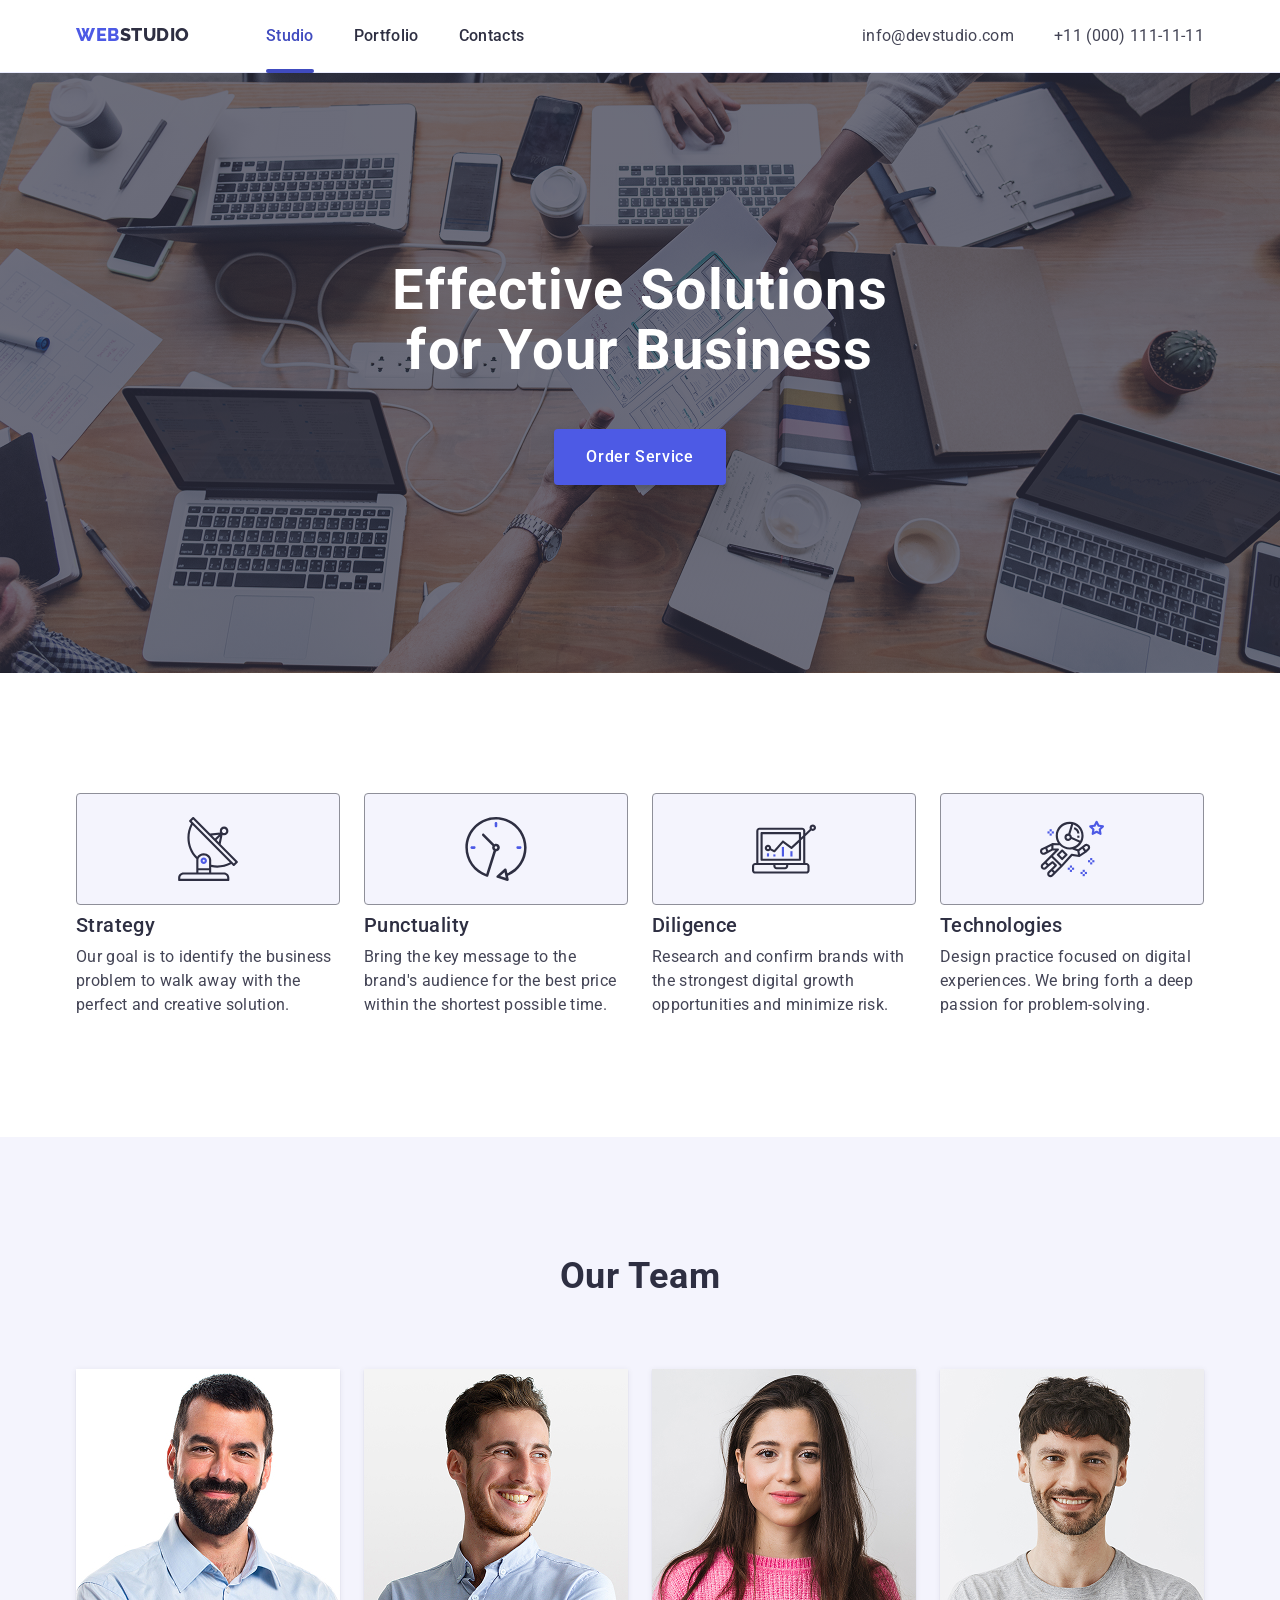
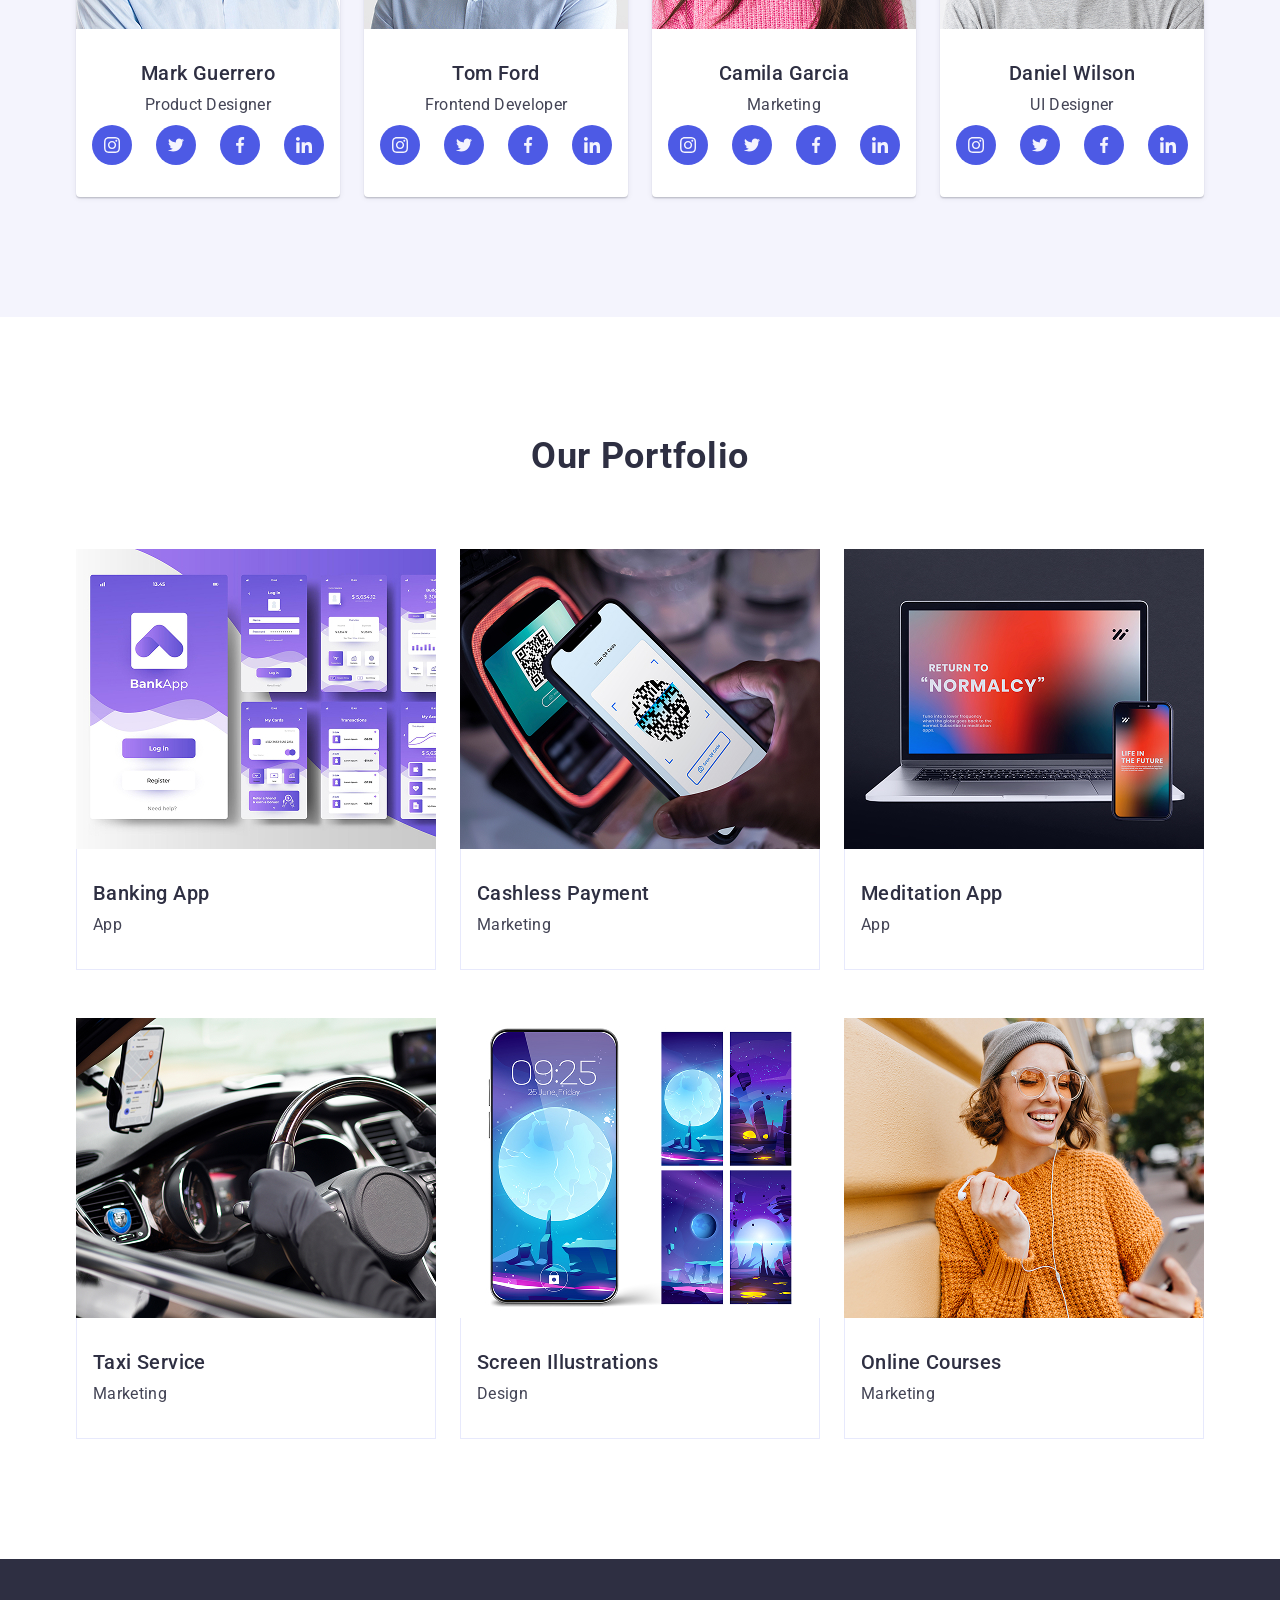
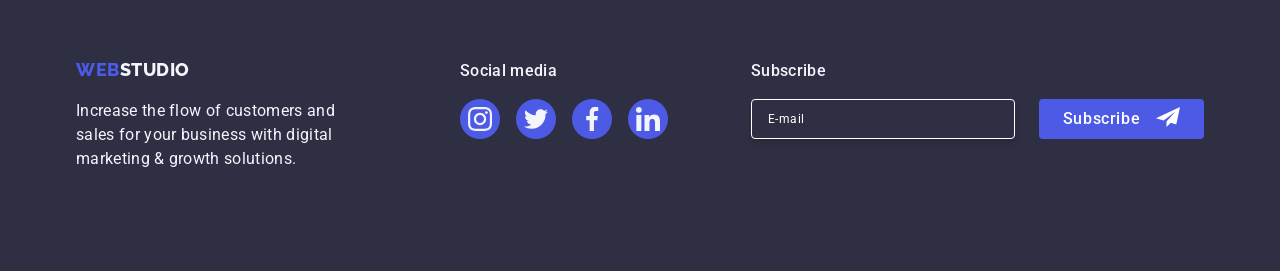
==== index.html @ 47bd91bd "Initial commit" ====
<!doctype html>
<html lang="en">
  <head>
    <meta charset="UTF-8" />
    <meta name="viewport" content="width=device-width, initial-scale=1.0" />
    <title>WebStudio</title>

    <link rel="preconnect" href="https://fonts.googleapis.com" />
    <link rel="preconnect" href="https://fonts.gstatic.com" crossorigin />
    <link
      href="https://fonts.googleapis.com/css2?family=Raleway:wght@700;800&family=Roboto:wght@400;500;700&display=swap"
      rel="stylesheet"
    />
    <link
      rel="stylesheet"
      href="https://cdnjs.cloudflare.com/ajax/libs/modern-normalize/3.0.1/modern-normalize.min.css"
      crossorigin="anonymous"
      referrerpolicy="no-referrer"
    />
    <link rel="stylesheet" href="./css/styles.css" />
  </head>

  <body>
    <header class="header">
      <div class="container">
        <a href="./index.html" class="logo">
          <span class="logo-web">Web</span
          ><span class="logo-studio">Studio</span>
        </a>

        <nav class="nav">
          <ul class="nav-list">
            <li><a class="nav-link current" href="#">Studio</a></li>
            <li><a class="nav-link" href="#">Portfolio</a></li>
            <li><a class="nav-link" href="#">Contacts</a></li>
          </ul>
        </nav>

        <address class="contacts-block">
          <ul class="contact-list">
            <li>
              <a class="contact-link" href="mailto:info@devstudio.com"
                >info@devstudio.com</a
              >
            </li>
            <li>
              <a class="contact-link" href="tel:+110001111111"
                >+11 (000) 111-11-11</a
              >
            </li>
          </ul>
        </address>
      </div>
    </header>

    <main>
      <section class="hero">
        <div class="container">
          <h1 class="hero-title">Effective Solutions for Your Business</h1>
          <button type="button" class="hero-button" data-modal-open>
            Order Service
          </button>
        </div>
      </section>

      <section class="features section">
        <div class="container">
          <h2 class="visually-hidden">Our Features</h2>

          <ul class="features-list">
            <li class="features-item">
              <div class="features-icon-box">
                <svg class="features-icon" width="64" height="64">
                  <use href="./images/icons.svg#icon-antenna-1"></use>
                </svg>
              </div>
              <h3 class="features-subtitle">Strategy</h3>
              <p class="features-text">
                Our goal is to identify the business problem to walk away with
                the perfect and creative solution.
              </p>
            </li>

            <li class="features-item">
              <div class="features-icon-box">
                <svg class="features-icon" width="64" height="64">
                  <use href="./images/icons.svg#icon-clock1"></use>
                </svg>
              </div>
              <h3 class="features-subtitle">Punctuality</h3>
              <p class="features-text">
                Bring the key message to the brand's audience for the best price
                within the shortest possible time.
              </p>
            </li>

            <li class="features-item">
              <div class="features-icon-box">
                <svg class="features-icon" width="64" height="64">
                  <use href="./images/icons.svg#icon-diagram-1-1"></use>
                </svg>
              </div>
              <h3 class="features-subtitle">Diligence</h3>
              <p class="features-text">
                Research and confirm brands with the strongest digital growth
                opportunities and minimize risk.
              </p>
            </li>

            <li class="features-item">
              <div class="features-icon-box">
                <svg class="features-icon" width="64" height="64">
                  <use href="./images/icons.svg#icon-astronaut-1"></use>
                </svg>
              </div>
              <h3 class="features-subtitle">Technologies</h3>
              <p class="features-text">
                Design practice focused on digital experiences. We bring forth a
                deep passion for problem-solving.
              </p>
            </li>
          </ul>
        </div>
      </section>

      <section class="team section">
        <div class="container">
          <h2 class="section-title">Our Team</h2>

          <ul class="team-list">
            <li class="team-item">
              <img src="./images/img.jpg" alt="Mark Guerrero" width="264" />
              <div class="team-content">
                <h3 class="team-name">Mark Guerrero</h3>
                <p class="team-position">Product Designer</p>
                <ul class="team-social-list">
                  <li>
                    <a class="team-social-link" href="#" aria-label="Instagram">
                      <svg width="16" height="16">
                        <use href="./images/icons.svg#icon-instagram-1"></use>
                      </svg>
                    </a>
                  </li>
                  <li>
                    <a class="team-social-link" href="#" aria-label="Twitter">
                      <svg width="16" height="16">
                        <use href="./images/icons.svg#icon-twitter-1"></use>
                      </svg>
                    </a>
                  </li>
                  <li>
                    <a class="team-social-link" href="#" aria-label="Facebook">
                      <svg width="16" height="16">
                        <use href="./images/icons.svg#icon-facebook-1"></use>
                      </svg>
                    </a>
                  </li>
                  <li>
                    <a class="team-social-link" href="#" aria-label="LinkedIn">
                      <svg width="16" height="16">
                        <use href="./images/icons.svg#icon-linkedin-1"></use>
                      </svg>
                    </a>
                  </li>
                </ul>
              </div>
            </li>

            <li class="team-item">
              <img src="./images/img1.jpg" alt="Tom Ford" width="264" />
              <div class="team-content">
                <h3 class="team-name">Tom Ford</h3>
                <p class="team-position">Frontend Developer</p>
                <ul class="team-social-list">
                  <li>
                    <a class="team-social-link" href="#" aria-label="Instagram">
                      <svg width="16" height="16">
                        <use href="./images/icons.svg#icon-instagram-1"></use>
                      </svg>
                    </a>
                  </li>
                  <li>
                    <a class="team-social-link" href="#" aria-label="Twitter">
                      <svg width="16" height="16">
                        <use href="./images/icons.svg#icon-twitter-1"></use>
                      </svg>
                    </a>
                  </li>
                  <li>
                    <a class="team-social-link" href="#" aria-label="Facebook">
                      <svg width="16" height="16">
                        <use href="./images/icons.svg#icon-facebook-1"></use>
                      </svg>
                    </a>
                  </li>
                  <li>
                    <a class="team-social-link" href="#" aria-label="LinkedIn">
                      <svg width="16" height="16">
                        <use href="./images/icons.svg#icon-linkedin-1"></use>
                      </svg>
                    </a>
                  </li>
                </ul>
              </div>
            </li>

            <li class="team-item">
              <img src="./images/img2.jpg" alt="Camila Garcia" width="264" />
              <div class="team-content">
                <h3 class="team-name">Camila Garcia</h3>
                <p class="team-position">Marketing</p>
                <ul class="team-social-list">
                  <li>
                    <a class="team-social-link" href="#" aria-label="Instagram">
                      <svg width="16" height="16">
                        <use href="./images/icons.svg#icon-instagram-1"></use>
                      </svg>
                    </a>
                  </li>
                  <li>
                    <a class="team-social-link" href="#" aria-label="Twitter">
                      <svg width="16" height="16">
                        <use href="./images/icons.svg#icon-twitter-1"></use>
                      </svg>
                    </a>
                  </li>
                  <li>
                    <a class="team-social-link" href="#" aria-label="Facebook">
                      <svg width="16" height="16">
                        <use href="./images/icons.svg#icon-facebook-1"></use>
                      </svg>
                    </a>
                  </li>
                  <li>
                    <a class="team-social-link" href="#" aria-label="LinkedIn">
                      <svg width="16" height="16">
                        <use href="./images/icons.svg#icon-linkedin-1"></use>
                      </svg>
                    </a>
                  </li>
                </ul>
              </div>
            </li>

            <li class="team-item">
              <img src="./images/img3.jpg" alt="Daniel Wilson" width="264" />
              <div class="team-content">
                <h3 class="team-name">Daniel Wilson</h3>
                <p class="team-position">UI Designer</p>
                <ul class="team-social-list">
                  <li>
                    <a class="team-social-link" href="#" aria-label="Instagram">
                      <svg width="16" height="16">
                        <use href="./images/icons.svg#icon-instagram-1"></use>
                      </svg>
                    </a>
                  </li>
                  <li>
                    <a class="team-social-link" href="#" aria-label="Twitter">
                      <svg width="16" height="16">
                        <use href="./images/icons.svg#icon-twitter-1"></use>
                      </svg>
                    </a>
                  </li>
                  <li>
                    <a class="team-social-link" href="#" aria-label="Facebook">
                      <svg width="16" height="16">
                        <use href="./images/icons.svg#icon-facebook-1"></use>
                      </svg>
                    </a>
                  </li>
                  <li>
                    <a class="team-social-link" href="#" aria-label="LinkedIn">
                      <svg width="16" height="16">
                        <use href="./images/icons.svg#icon-linkedin-1"></use>
                      </svg>
                    </a>
                  </li>
                </ul>
              </div>
            </li>
          </ul>
        </div>
      </section>

      <section class="portfolio section">
        <div class="container">
          <h2 class="section-title">Our Portfolio</h2>

          <ul class="portfolio-list">
            <li class="portfolio-item">
              <div class="portfolio-thumb">
                <img
                  src="./images/imgBankingApp.jpg"
                  alt="Banking App"
                  width="360"
                />
                <div class="portfolio-overlay">
                  <p class="portfolio-overlay-text">
                    14 Stylish and User-Friendly App Design Concepts · Task
                    Manager App · Calorie Tracker App · Exotic Fruit Ecommerce
                    App · Cloud Storage App
                  </p>
                </div>
              </div>
              <div class="portfolio-content">
                <h3 class="portfolio-title">Banking App</h3>
                <p class="portfolio-text">App</p>
              </div>
            </li>

            <li class="portfolio-item">
              <div class="portfolio-thumb">
                <img
                  src="./images/imgCashlessPayment.jpg"
                  alt="Cashless Payment"
                  width="360"
                />
                <div class="portfolio-overlay">
                  <p class="portfolio-overlay-text">
                    14 Stylish and User-Friendly App Design Concepts · Task
                    Manager App · Calorie Tracker App · Exotic Fruit Ecommerce
                    App · Cloud Storage App
                  </p>
                </div>
              </div>
              <div class="portfolio-content">
                <h3 class="portfolio-title">Cashless Payment</h3>
                <p class="portfolio-text">Marketing</p>
              </div>
            </li>

            <li class="portfolio-item">
              <div class="portfolio-thumb">
                <img
                  src="./images/imgMeditationApp.jpg"
                  alt="Meditation App"
                  width="360"
                />
                <div class="portfolio-overlay">
                  <p class="portfolio-overlay-text">
                    14 Stylish and User-Friendly App Design Concepts · Task
                    Manager App · Calorie Tracker App · Exotic Fruit Ecommerce
                    App · Cloud Storage App
                  </p>
                </div>
              </div>
              <div class="portfolio-content">
                <h3 class="portfolio-title">Meditation App</h3>
                <p class="portfolio-text">App</p>
              </div>
            </li>

            <li class="portfolio-item">
              <div class="portfolio-thumb">
                <img
                  src="./images/imgTaxiService.jpg"
                  alt="Taxi Service"
                  width="360"
                />
                <div class="portfolio-overlay">
                  <p class="portfolio-overlay-text">
                    14 Stylish and User-Friendly App Design Concepts · Task
                    Manager App · Calorie Tracker App · Exotic Fruit Ecommerce
                    App · Cloud Storage App
                  </p>
                </div>
              </div>
              <div class="portfolio-content">
                <h3 class="portfolio-title">Taxi Service</h3>
                <p class="portfolio-text">Marketing</p>
              </div>
            </li>

            <li class="portfolio-item">
              <div class="portfolio-thumb">
                <img
                  src="./images/imgScreenIllustrations.jpg"
                  alt="Screen Illustrations"
                  width="360"
                />
                <div class="portfolio-overlay">
                  <p class="portfolio-overlay-text">
                    14 Stylish and User-Friendly App Design Concepts · Task
                    Manager App · Calorie Tracker App · Exotic Fruit Ecommerce
                    App · Cloud Storage App
                  </p>
                </div>
              </div>
              <div class="portfolio-content">
                <h3 class="portfolio-title">Screen Illustrations</h3>
                <p class="portfolio-text">Design</p>
              </div>
            </li>

            <li class="portfolio-item">
              <div class="portfolio-thumb">
                <img
                  src="./images/imgOnlineCourses.jpg"
                  alt="Online Courses"
                  width="360"
                />
                <div class="portfolio-overlay">
                  <p class="portfolio-overlay-text">
                    14 Stylish and User-Friendly App Design Concepts · Task
                    Manager App · Calorie Tracker App · Exotic Fruit Ecommerce
                    App · Cloud Storage App
                  </p>
                </div>
              </div>
              <div class="portfolio-content">
                <h3 class="portfolio-title">Online Courses</h3>
                <p class="portfolio-text">Marketing</p>
              </div>
            </li>
          </ul>
        </div>
      </section>
    </main>

    <footer class="footer">
      <div class="container">
        <div class="footer-wrapper">
          <div class="footer-info">
            <a href="./index.html" class="logo">
              <span class="logo-web">Web</span
              ><span class="footer-studio">Studio</span>
            </a>
            <p class="footer-text">
              Increase the flow of customers and sales for your business with
              digital marketing & growth solutions.
            </p>
          </div>

          <div class="footer-social">
            <p class="footer-social-title">Social media</p>
            <ul class="footer-social-list">
              <li>
                <a class="footer-social-link" href="#" aria-label="Instagram">
                  <svg width="24" height="24">
                    <use href="./images/icons.svg#icon-instagram-1"></use>
                  </svg>
                </a>
              </li>
              <li>
                <a class="footer-social-link" href="#" aria-label="Twitter">
                  <svg width="24" height="24">
                    <use href="./images/icons.svg#icon-twitter-1"></use>
                  </svg>
                </a>
              </li>
              <li>
                <a class="footer-social-link" href="#" aria-label="Facebook">
                  <svg width="24" height="24">
                    <use href="./images/icons.svg#icon-facebook-1"></use>
                  </svg>
                </a>
              </li>
              <li>
                <a class="footer-social-link" href="#" aria-label="LinkedIn">
                  <svg width="24" height="24">
                    <use href="./images/icons.svg#icon-linkedin-1"></use>
                  </svg>
                </a>
              </li>
            </ul>
          </div>

          <div class="footer-subscribe">
            <p class="footer-social-title">Subscribe</p>
            <form class="footer-subscribe-form">
              <label class="visually-hidden" for="footer-email">Email</label>
              <input
                class="footer-subscribe-input"
                type="email"
                name="footer-email"
                id="footer-email"
                placeholder="E-mail"
              />
              <button class="footer-subscribe-btn" type="submit">
                Subscribe
                <svg class="footer-subscribe-icon" width="24" height="24">
                  <use href="./images/icons.svg#icon-send"></use>
                </svg>
              </button>
            </form>
          </div>
        </div>
      </div>
    </footer>

    <div class="backdrop" data-modal>
      <div class="modal">
        <button
          type="button"
          class="modal-close-btn"
          aria-label="Close modal"
          data-modal-close
        >
          <svg class="modal-close-icon" width="8" height="8">
            <use href="./images/icons.svg#icon-close"></use>
          </svg>
        </button>

        <p class="modal-title">Leave your contacts and we will call you back</p>

        <form class="modal-form">
          <div class="modal-form-field">
            <label class="modal-form-label" for="user-name">Name</label>
            <div class="modal-input-wrap">
              <input
                class="modal-form-input"
                type="text"
                name="user-name"
                id="user-name"
              />
              <svg class="modal-form-icon" width="18" height="24">
                <use href="./images/icons.svg#icon-person"></use>
              </svg>
            </div>
          </div>

          <div class="modal-form-field">
            <label class="modal-form-label" for="user-phone">Phone</label>
            <div class="modal-input-wrap">
              <input
                class="modal-form-input"
                type="tel"
                name="user-phone"
                id="user-phone"
              />
              <svg class="modal-form-icon" width="18" height="24">
                <use href="./images/icons.svg#icon-phone"></use>
              </svg>
            </div>
          </div>

          <div class="modal-form-field">
            <label class="modal-form-label" for="user-email">Email</label>
            <div class="modal-input-wrap">
              <input
                class="modal-form-input"
                type="email"
                name="user-email"
                id="user-email"
              />
              <svg class="modal-form-icon" width="18" height="24">
                <use href="./images/icons.svg#icon-email"></use>
              </svg>
            </div>
          </div>

          <div class="modal-form-field modal-form-comment">
            <label class="modal-form-label" for="user-comment">Comment</label>
            <textarea
              class="modal-form-textarea"
              name="user-comment"
              id="user-comment"
              placeholder="Text input"
            ></textarea>
          </div>

          <div class="modal-form-checkbox-wrap">
            <input
              class="modal-checkbox visually-hidden"
              type="checkbox"
              name="user-privacy"
              id="user-privacy"
              value="true"
            />
            <label class="modal-checkbox-label" for="user-privacy">
              <span class="modal-checkbox-custom">
                <svg class="modal-checkbox-icon" width="10" height="8">
                  <use href="./images/icons.svg#icon-check"></use>
                </svg>
              </span>
              I accept the terms and conditions of the
              <a class="privacy-link" href="#">Privacy Policy</a>
            </label>
          </div>

          <button class="modal-submit-btn" type="submit">Send</button>
        </form>
      </div>
    </div>
  </body>
</html>
---- css/styles.css ----
:root {
  --iris: #4d5ae5;
  --ocean: #404bbf;
  --navy-blue: #2e2f42;
  --slate: #434455;
  --light-slate: #8e8f99;
  --cornflower: #e7e9fc;
  --cloud: #f4f4fd;
  --white: #ffffff;
  --dairy: #fcfcfc;
  --green: #31d0aa;
  --modal-overlay: rgba(46, 47, 66, 0.4);
  --transition: 250ms cubic-bezier(0.4, 0, 0.2, 1);
}

h1,
h2,
h3,
h4,
h5,
h6,
p {
  margin: 0;
}

ul {
  margin: 0;
  padding: 0;
  list-style: none;
}

a {
  text-decoration: none;
}

img {
  display: block;
  max-width: 100%;
  height: auto;
}

body {
  font-family: "Roboto", sans-serif;
  color: var(--navy-blue);
  background-color: var(--white);
}

.container {
  max-width: 1158px;
  padding: 0 15px;
  margin: 0 auto;
}

.section {
  padding: 120px 0;
}

.visually-hidden {
  position: absolute;
  width: 1px;
  height: 1px;
  margin: -1px;
  border: 0;
  padding: 0;
  white-space: nowrap;
  clip-path: inset(100%);
  clip: rect(0 0 0 0);
  overflow: hidden;
}

/* ================= HEADER ================= */

.header {
  border-bottom: 1px solid var(--cornflower);
  box-shadow:
    0 1px 6px 0 rgba(46, 47, 66, 0.08),
    0 1px 1px 0 rgba(46, 47, 66, 0.16),
    0 2px 1px 0 rgba(46, 47, 66, 0.08);
}

.header .container {
  display: flex;
  align-items: center;
  height: 72px;
}

.logo {
  display: inline-block;
  font-family: "Raleway", sans-serif;
  font-size: 18px;
  font-weight: 800;
  line-height: 1.17;
  letter-spacing: 0.03em;
  text-transform: uppercase;
  height: 24px;
}

.logo-web {
  color: var(--iris);
}

.logo-studio {
  color: var(--navy-blue);
}

.footer-studio {
  color: var(--cloud);
}

.nav-list {
  display: flex;
  gap: 40px;
  margin-left: 76px;
}

.nav-link {
  position: relative;
  display: block;
  padding: 24px 0;
  font-size: 16px;
  font-weight: 500;
  line-height: 1.5;
  letter-spacing: 0.02em;
  color: var(--navy-blue);
  transition: color var(--transition);
}

.nav-link.current {
  color: var(--ocean);
}

.nav-link.current::after {
  content: "";
  position: absolute;
  left: 0;
  bottom: -1px;
  width: 100%;
  height: 4px;
  background-color: var(--ocean);
  border-radius: 2px;
}

.nav-link:hover,
.nav-link:focus {
  color: var(--ocean);
}

.contacts-block {
  margin-left: auto;
  font-style: normal;
}

.contact-list {
  display: flex;
  gap: 40px;
}

.contact-link {
  display: block;
  padding: 24px 0;
  font-size: 16px;
  line-height: 1.5;
  letter-spacing: 0.02em;
  color: var(--slate);
  transition: color var(--transition);
}

.contact-link:hover,
.contact-link:focus {
  color: var(--ocean);
}

/* ================= HERO ================= */

.hero {
  max-width: 1440px;
  margin: 0 auto;
  padding: 188px 0;
  text-align: center;
  background-color: var(--navy-blue);
  background-image:
    linear-gradient(rgba(46, 47, 66, 0.7), rgba(46, 47, 66, 0.7)),
    url("../images/people-office1.png");
  background-repeat: no-repeat;
  background-position: center;
  background-size: cover;
}

.hero-title {
  max-width: 496px;
  margin: 0 auto;
  font-size: 56px;
  line-height: 1.07;
  letter-spacing: 0.02em;
  color: var(--white);
}

.hero-button {
  margin-top: 48px;
  min-width: 169px;
  height: 56px;
  padding: 16px 32px;
  border: none;
  border-radius: 4px;
  font-family: inherit;
  font-size: 16px;
  font-weight: 500;
  line-height: 1.5;
  letter-spacing: 0.04em;
  color: var(--white);
  background-color: var(--iris);
  cursor: pointer;
  box-shadow: 0 4px 4px 0 rgba(0, 0, 0, 0.15);
  transition: background-color var(--transition);
}

.hero-button:hover,
.hero-button:focus {
  background-color: var(--ocean);
}

/* ================= SECTIONS ================= */

.section-title {
  margin-bottom: 72px;
  font-size: 36px;
  line-height: 1.11;
  letter-spacing: 0.02em;
  text-align: center;
}

/* ================= FEATURES ================= */

.features-list {
  display: flex;
  gap: 24px;
}

.features-item {
  width: calc((100% - 72px) / 4);
}

.features-icon-box {
  display: flex;
  align-items: center;
  justify-content: center;
  height: 112px;
  margin-bottom: 8px;
  background-color: var(--cloud);
  border: 1px solid var(--light-slate);
  border-radius: 4px;
}

.features-icon {
  fill: var(--navy-blue);
}

.features-subtitle {
  margin-bottom: 8px;
  font-size: 20px;
  font-weight: 500;
  line-height: 1.2;
  letter-spacing: 0.02em;
}

.features-text {
  font-size: 16px;
  line-height: 1.5;
  letter-spacing: 0.02em;
  color: var(--slate);
}

/* ================= TEAM ================= */

.team {
  background-color: var(--cloud);
}

.team-list {
  display: flex;
  gap: 24px;
}

.team-item {
  width: calc((100% - 72px) / 4);
  background-color: var(--white);
  border-radius: 0 0 4px 4px;
  box-shadow:
    0 2px 1px 0 rgba(46, 47, 66, 0.08),
    0 1px 1px 0 rgba(46, 47, 66, 0.16),
    0 1px 6px 0 rgba(46, 47, 66, 0.08);
}

.team-content {
  padding: 32px 16px;
  text-align: center;
}

.team-name {
  margin-bottom: 8px;
  font-size: 20px;
  font-weight: 500;
  line-height: 1.2;
  letter-spacing: 0.02em;
}

.team-position {
  font-size: 16px;
  line-height: 1.5;
  letter-spacing: 0.02em;
  color: var(--slate);
}

.team-social-list {
  display: flex;
  justify-content: center;
  gap: 24px;
  margin-top: 8px;
}

.team-social-link {
  display: flex;
  align-items: center;
  justify-content: center;
  width: 40px;
  height: 40px;
  background-color: var(--iris);
  border-radius: 50%;
  transition: background-color var(--transition);
}

.team-social-link:hover,
.team-social-link:focus {
  background-color: var(--ocean);
}

.team-social-link svg {
  fill: var(--cloud);
}

/* ================= PORTFOLIO ================= */

.portfolio-list {
  display: grid;
  grid-template-columns: repeat(3, 1fr);
  column-gap: 24px;
  row-gap: 48px;
}

.portfolio-item {
  transition: box-shadow var(--transition);
}

.portfolio-item:hover,
.portfolio-item:focus-within {
  box-shadow:
    0 2px 1px 0 rgba(46, 47, 66, 0.08),
    0 1px 1px 0 rgba(46, 47, 66, 0.16),
    0 1px 6px 0 rgba(46, 47, 66, 0.08);
}

.portfolio-thumb {
  position: relative;
  overflow: hidden;
}

.portfolio-thumb img {
  width: 100%;
  object-fit: cover;
}

.portfolio-overlay {
  position: absolute;
  top: 0;
  left: 0;
  width: 100%;
  height: 100%;
  padding: 40px 32px;
  background-color: var(--iris);
  color: var(--cloud);
  transform: translateY(100%);
  opacity: 0;
  transition:
    transform var(--transition),
    opacity var(--transition);
}

.portfolio-item:hover .portfolio-overlay,
.portfolio-item:focus-within .portfolio-overlay {
  transform: translateY(0);
  opacity: 1;
}

.portfolio-overlay-text {
  font-size: 16px;
  line-height: 1.5;
  letter-spacing: 0.02em;
}

.portfolio-content {
  padding: 32px 16px;
  border: 1px solid var(--cornflower);
  border-top: none;
}

.portfolio-title {
  margin-bottom: 8px;
  font-size: 20px;
  font-weight: 500;
  line-height: 1.2;
  letter-spacing: 0.02em;
}

.portfolio-text {
  font-size: 16px;
  line-height: 1.5;
  letter-spacing: 0.02em;
  color: var(--slate);
}

/* ================= FOOTER ================= */

.footer {
  background-color: var(--navy-blue);
  padding: 100px 0;
}

.footer-wrapper {
  display: flex;
  align-items: baseline;
}

.footer-info {
  margin-right: 120px;
}

.footer .logo {
  margin-bottom: 16px;
}

.footer-text {
  max-width: 264px;
  font-size: 16px;
  line-height: 1.5;
  letter-spacing: 0.02em;
  color: var(--cloud);
}

.footer-social {
  margin-right: 80px;
}

.footer-social-title {
  margin-bottom: 16px;
  font-size: 16px;
  font-weight: 500;
  line-height: 1.5;
  letter-spacing: 0.02em;
  color: var(--cloud);
}

.footer-social-list {
  display: flex;
  gap: 16px;
}

.footer-social-link {
  display: flex;
  align-items: center;
  justify-content: center;
  width: 40px;
  height: 40px;
  background-color: var(--iris);
  border-radius: 50%;
  transition: background-color var(--transition);
}

.footer-social-link:hover,
.footer-social-link:focus {
  background-color: var(--green);
}

.footer-social-link svg {
  fill: var(--cloud);
}

.footer-subscribe {
  margin-left: auto;
}
.footer-subscribe-form {
  display: flex;
  gap: 24px;
}

.footer-subscribe-input {
  width: 264px;
  height: 40px;
  padding-left: 16px;
  border: 1px solid var(--white);
  border-radius: 4px;
  outline: transparent;
  font-size: 12px;
  line-height: 2;
  letter-spacing: 0.04em;
  color: var(--white);
  background-color: transparent;
  box-shadow: 0 4px 4px 0 rgba(0, 0, 0, 0.15);
  transition: border-color var(--transition);
}

.footer-subscribe-input::placeholder {
  color: var(--white);
}

.footer-subscribe-input:focus {
  border-color: var(--green);
}

.footer-subscribe-btn {
  display: flex;
  align-items: center;
  justify-content: center;
  gap: 16px;
  min-width: 165px;
  height: 40px;
  border: none;
  border-radius: 4px;
  font-family: inherit;
  font-size: 16px;
  font-weight: 500;
  line-height: 1.5;
  letter-spacing: 0.04em;
  color: var(--white);
  background-color: var(--iris);
  cursor: pointer;
  transition: background-color var(--transition);
}

.footer-subscribe-btn:hover,
.footer-subscribe-btn:focus {
  background-color: var(--green);
}

.footer-subscribe-icon {
  fill: var(--white);
}

/* ================= BACKDROP / MODAL ================= */

.backdrop {
  position: fixed;
  top: 0;
  left: 0;
  width: 100%;
  height: 100%;
  background-color: var(--modal-overlay);
  opacity: 0;
  visibility: hidden;
  pointer-events: none;
  transition:
    opacity var(--transition),
    visibility var(--transition);
}

.backdrop.is-open {
  opacity: 1;
  visibility: visible;
  pointer-events: auto;
}

.modal {
  position: absolute;
  top: 50%;
  left: 50%;
  width: 408px;
  min-height: 584px;
  padding: 72px 24px 24px;
  background-color: var(--dairy);
  border-radius: 4px;
  box-shadow:
    0 1px 1px rgba(0, 0, 0, 0.14),
    0 1px 3px rgba(0, 0, 0, 0.12),
    0 2px 1px rgba(0, 0, 0, 0.2);
  transform: translate(-50%, -50%);
  transition: transform var(--transition);
}

.modal-close-btn {
  position: absolute;
  top: 24px;
  right: 24px;
  display: flex;
  align-items: center;
  justify-content: center;
  width: 24px;
  height: 24px;
  padding: 0;
  background-color: var(--cornflower);
  border: 1px solid rgba(0, 0, 0, 0.1);
  border-radius: 50%;
  cursor: pointer;
  transition:
    background-color var(--transition),
    border var(--transition);
}

.modal-close-icon {
  fill: var(--navy-blue);
  transition: fill var(--transition);
}

.modal-close-btn:hover,
.modal-close-btn:focus {
  background-color: var(--ocean);
  border: none;
}

.modal-close-btn:hover .modal-close-icon,
.modal-close-btn:focus .modal-close-icon {
  fill: var(--white);
}

.modal-title {
  margin-bottom: 16px;
  font-size: 16px;
  font-weight: 500;
  line-height: 1.5;
  letter-spacing: 0.02em;
  text-align: center;
  color: var(--navy-blue);
}

/* ================= MODAL FORM ================= */

.modal-form-field {
  margin-bottom: 8px;
}

.modal-form-comment {
  margin-bottom: 16px;
}

.modal-form-label {
  display: block;
  margin-bottom: 4px;
  font-size: 12px;
  line-height: 1.17;
  letter-spacing: 0.04em;
  color: var(--light-slate);
}

.modal-input-wrap {
  position: relative;
}

.modal-form-input {
  width: 100%;
  height: 40px;
  padding-left: 38px;
  border: 1px solid rgba(46, 47, 66, 0.4);
  border-radius: 4px;
  outline: transparent;
  background-color: transparent;
  transition: border-color var(--transition);
}

.modal-form-input:focus {
  border-color: var(--iris);
}

.modal-form-icon {
  position: absolute;
  top: 50%;
  left: 16px;
  fill: var(--navy-blue);
  transform: translateY(-50%);
  transition: fill var(--transition);
}

.modal-form-input:focus + .modal-form-icon {
  fill: var(--iris);
}

.modal-form-textarea {
  width: 100%;
  height: 120px;
  padding: 8px 16px;
  border: 1px solid rgba(46, 47, 66, 0.4);
  border-radius: 4px;
  outline: transparent;
  resize: none;
  background-color: transparent;
  font-size: 12px;
  line-height: 1.17;
  letter-spacing: 0.04em;
  color: rgba(46, 47, 66, 0.4);
  transition: border-color var(--transition);
}

.modal-form-textarea:focus {
  border-color: var(--iris);
}

.modal-form-textarea::placeholder {
  color: rgba(46, 47, 66, 0.4);
}

/* ================= CUSTOM CHECKBOX ================= */

.modal-form-checkbox-wrap {
  margin-bottom: 24px;
}

.modal-checkbox-label {
  display: flex;
  align-items: center;
  gap: 8px;
  font-size: 12px;
  line-height: 1.17;
  letter-spacing: 0.04em;
  color: var(--light-slate);
}

.modal-checkbox-custom {
  display: inline-flex;
  align-items: center;
  justify-content: center;
  flex-shrink: 0;
  width: 16px;
  height: 16px;
  border: 1px solid rgba(46, 47, 66, 0.4);
  border-radius: 2px;
  fill: transparent;
  color: transparent;
  transition:
    background-color var(--transition),
    border var(--transition),
    fill var(--transition),
    color var(--transition);
}

.modal-checkbox-icon {
  fill: currentColor;
  stroke: currentColor;
}

.modal-checkbox:checked + .modal-checkbox-label .modal-checkbox-custom {
  background-color: var(--ocean);
  border: none;
  fill: var(--cloud);
  color: var(--cloud);
}

.privacy-link {
  color: var(--iris);
  text-decoration: underline;
}

.modal-submit-btn {
  display: block;
  min-width: 169px;
  height: 56px;
  margin: 0 auto;
  border: none;
  border-radius: 4px;
  font-family: inherit;
  font-size: 16px;
  font-weight: 500;
  line-height: 1.5;
  letter-spacing: 0.04em;
  color: var(--white);
  background-color: var(--iris);
  cursor: pointer;
  transition:
    background-color var(--transition),
    box-shadow var(--transition);
}

.modal-submit-btn:hover,
.modal-submit-btn:focus {
  background-color: var(--ocean);
}
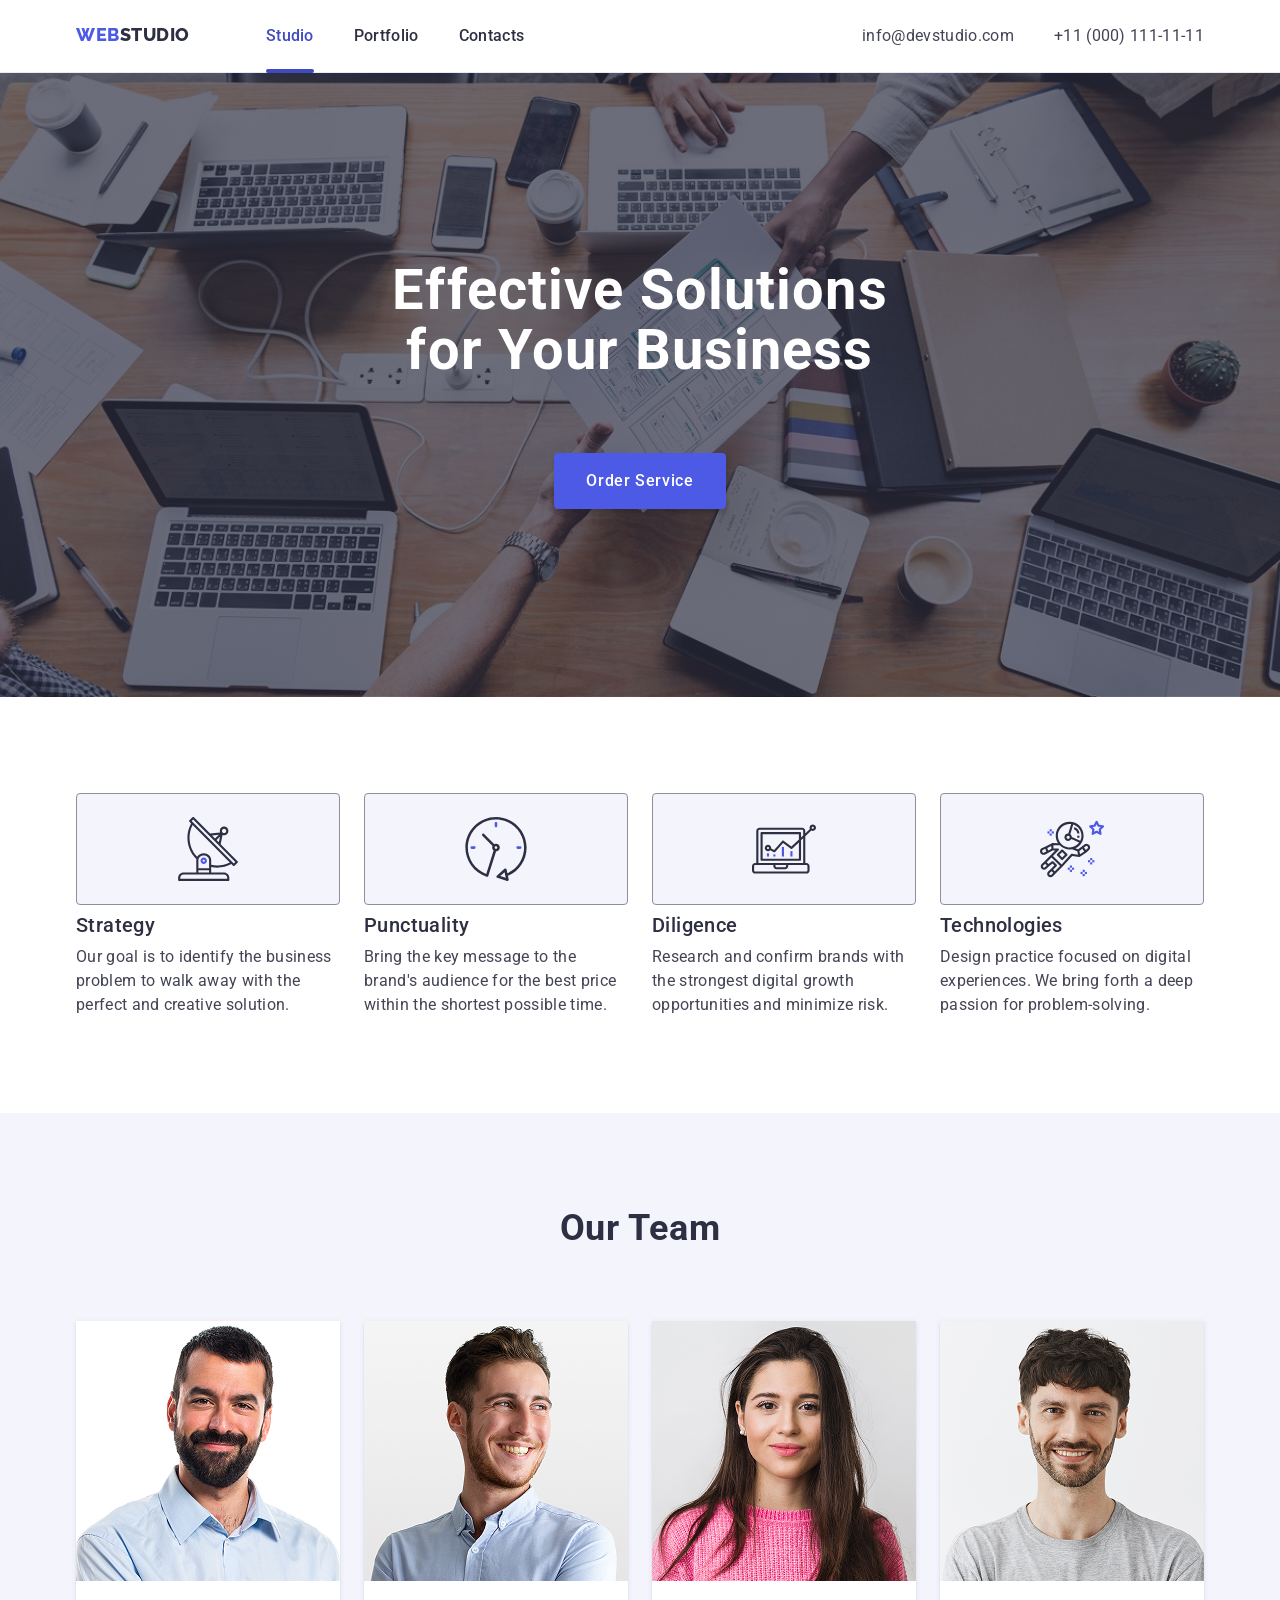
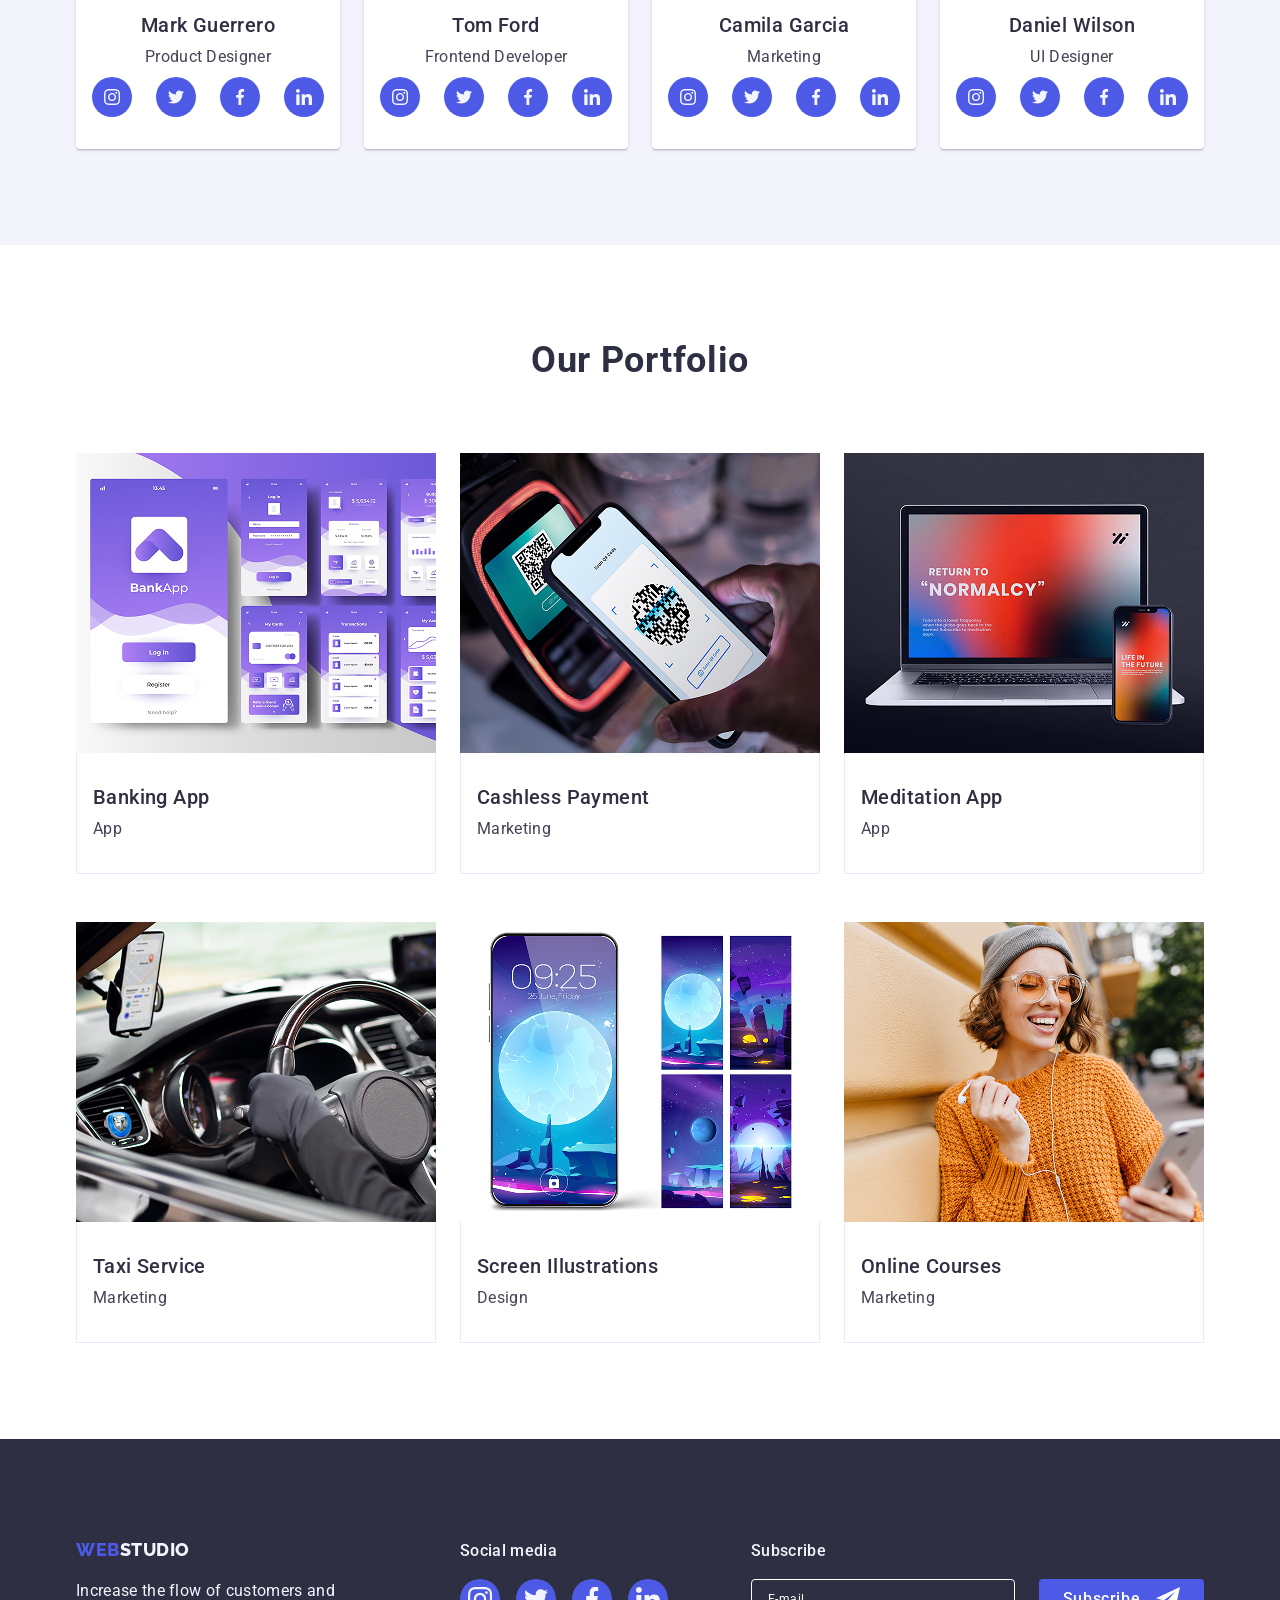
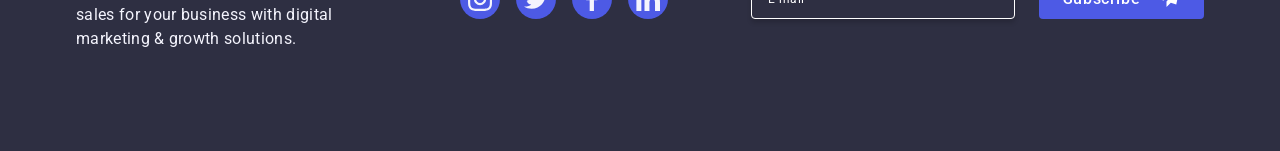
==== commit 06ab0829: "update project" ====
--- a/index.html
+++ b/index.html
@@ -35,7 +35,11 @@
             <li><a class="nav-link" href="#">Contacts</a></li>
           </ul>
         </nav>
-
+        <button type="button" class="menu-open-btn" aria-label="Open menu">
+          <svg class="menu-open-icon" width="24" height="24">
+            <use href="./images/icons.svg#icon-menu"></use>
+          </svg>
+        </button>
         <address class="contacts-block">
           <ul class="contact-list">
             <li>
@@ -129,7 +133,12 @@
 
           <ul class="team-list">
             <li class="team-item">
-              <img src="./images/img.jpg" alt="Mark Guerrero" width="264" />
+              <img
+                src="./images/imgMGuerrero.jpg"
+                srcset="./images/imgMGuerrero@2x.jpg 2x"
+                alt="Mark Guerrero"
+                width="264"
+              />
               <div class="team-content">
                 <h3 class="team-name">Mark Guerrero</h3>
                 <p class="team-position">Product Designer</p>
@@ -167,7 +176,12 @@
             </li>
 
             <li class="team-item">
-              <img src="./images/img1.jpg" alt="Tom Ford" width="264" />
+              <img
+                src="./images/imgTFord.jpg"
+                srcset="./images/imgTFord@2x.jpg 2x"
+                alt="Tom Ford"
+                width="264"
+              />
               <div class="team-content">
                 <h3 class="team-name">Tom Ford</h3>
                 <p class="team-position">Frontend Developer</p>
@@ -205,7 +219,12 @@
             </li>
 
             <li class="team-item">
-              <img src="./images/img2.jpg" alt="Camila Garcia" width="264" />
+              <img
+                src="./images/imgCGarcia.jpg"
+                srcset="./images/imgCGarcia@2x.jpg 2x"
+                alt="Camila Garcia"
+                width="264"
+              />
               <div class="team-content">
                 <h3 class="team-name">Camila Garcia</h3>
                 <p class="team-position">Marketing</p>
@@ -243,7 +262,12 @@
             </li>
 
             <li class="team-item">
-              <img src="./images/img3.jpg" alt="Daniel Wilson" width="264" />
+              <img
+                src="./images/imgDWilson.jpg"
+                srcset="./images/imgDWilson@2x.jpg 2x"
+                alt="Daniel Wilson"
+                width="264"
+              />
               <div class="team-content">
                 <h3 class="team-name">Daniel Wilson</h3>
                 <p class="team-position">UI Designer</p>
@@ -292,6 +316,7 @@
               <div class="portfolio-thumb">
                 <img
                   src="./images/imgBankingApp.jpg"
+                  srcset="./images/imgBankingApp@2x.jpg 2x"
                   alt="Banking App"
                   width="360"
                 />
@@ -313,6 +338,7 @@
               <div class="portfolio-thumb">
                 <img
                   src="./images/imgCashlessPayment.jpg"
+                  srcset="./images/imgCashlessPayment@2x.jpg 2x"
                   alt="Cashless Payment"
                   width="360"
                 />
@@ -334,6 +360,7 @@
               <div class="portfolio-thumb">
                 <img
                   src="./images/imgMeditationApp.jpg"
+                  srcset="./images/imgMeditationApp@2x.jpg 2x"
                   alt="Meditation App"
                   width="360"
                 />
@@ -355,6 +382,7 @@
               <div class="portfolio-thumb">
                 <img
                   src="./images/imgTaxiService.jpg"
+                  srcset="./images/imgTaxiService@2x.jpg 2x"
                   alt="Taxi Service"
                   width="360"
                 />
@@ -376,6 +404,7 @@
               <div class="portfolio-thumb">
                 <img
                   src="./images/imgScreenIllustrations.jpg"
+                  srcset="./images/imgScreenIllustrations@2x.jpg 2x"
                   alt="Screen Illustrations"
                   width="360"
                 />
@@ -397,6 +426,7 @@
               <div class="portfolio-thumb">
                 <img
                   src="./images/imgOnlineCourses.jpg"
+                  srcset="./images/imgOnlineCourses@2x.jpg 2x"
                   alt="Online Courses"
                   width="360"
                 />
@@ -489,6 +519,86 @@
       </div>
     </footer>
 
+    <div class="mobile-menu">
+      <div class="mobile-menu-container">
+        <button
+          type="button"
+          class="mobile-menu-close-btn"
+          aria-label="Close menu"
+        >
+          <svg class="mobile-menu-close-icon" width="8" height="8">
+            <use href="./images/icons.svg#icon-close"></use>
+          </svg>
+        </button>
+
+        <nav class="mobile-menu-nav">
+          <ul class="mobile-menu-nav-list">
+            <li><a class="mobile-menu-nav-link current" href="#">Studio</a></li>
+            <li><a class="mobile-menu-nav-link" href="#">Portfolio</a></li>
+            <li><a class="mobile-menu-nav-link" href="#">Contacts</a></li>
+          </ul>
+        </nav>
+
+        <div class="mobile-menu-bottom">
+          <address class="mobile-menu-address">
+            <ul class="mobile-menu-address-list">
+              <li>
+                <a
+                  class="mobile-menu-address-link accent"
+                  href="tel:+110001111111"
+                >
+                  +11 (000) 111-11-11
+                </a>
+              </li>
+              <li>
+                <a
+                  class="mobile-menu-address-link"
+                  href="mailto:info@devstudio.com"
+                >
+                  info@devstudio.com
+                </a>
+              </li>
+            </ul>
+          </address>
+
+          <ul class="mobile-menu-social-list">
+            <li>
+              <a
+                class="mobile-menu-social-link"
+                href="#"
+                aria-label="Instagram"
+              >
+                <svg width="24" height="24">
+                  <use href="./images/icons.svg#icon-instagram-1"></use>
+                </svg>
+              </a>
+            </li>
+            <li>
+              <a class="mobile-menu-social-link" href="#" aria-label="Twitter">
+                <svg width="24" height="24">
+                  <use href="./images/icons.svg#icon-twitter-1"></use>
+                </svg>
+              </a>
+            </li>
+            <li>
+              <a class="mobile-menu-social-link" href="#" aria-label="Facebook">
+                <svg width="24" height="24">
+                  <use href="./images/icons.svg#icon-facebook-1"></use>
+                </svg>
+              </a>
+            </li>
+            <li>
+              <a class="mobile-menu-social-link" href="#" aria-label="LinkedIn">
+                <svg width="24" height="24">
+                  <use href="./images/icons.svg#icon-linkedin-1"></use>
+                </svg>
+              </a>
+            </li>
+          </ul>
+        </div>
+      </div>
+    </div>
+
     <div class="backdrop" data-modal>
       <div class="modal">
         <button
--- a/css/styles.css
+++ b/css/styles.css
@@ -46,13 +46,15 @@
 }
 
 .container {
-  max-width: 1158px;
-  padding: 0 15px;
+  width: 100%;
+  max-width: 320px;
+  padding: 0 16px;
   margin: 0 auto;
+  box-sizing: border-box;
 }
 
 .section {
-  padding: 120px 0;
+  padding: 96px 0;
 }
 
 .visually-hidden {
@@ -81,7 +83,8 @@
 .header .container {
   display: flex;
   align-items: center;
-  height: 72px;
+  justify-content: space-between;
+  height: 56px;
 }
 
 .logo {
@@ -107,10 +110,8 @@
   color: var(--cloud);
 }
 
-.nav-list {
-  display: flex;
-  gap: 40px;
-  margin-left: 76px;
+.nav {
+  display: none;
 }
 
 .nav-link {
@@ -146,8 +147,7 @@
 }
 
 .contacts-block {
-  margin-left: auto;
-  font-style: normal;
+  display: none;
 }
 
 .contact-list {
@@ -170,33 +170,56 @@
   color: var(--ocean);
 }
 
+.menu-open-btn {
+  display: flex;
+  align-items: center;
+  justify-content: center;
+  padding: 0;
+  border: none;
+  background-color: transparent;
+  line-height: 0;
+  cursor: pointer;
+  color: var(--navy-blue);
+}
+
+.menu-open-icon {
+  fill: currentColor;
+}
+
 /* ================= HERO ================= */
-
 .hero {
-  max-width: 1440px;
+  max-width: 320px;
   margin: 0 auto;
-  padding: 188px 0;
+  padding: 72px 0;
   text-align: center;
   background-color: var(--navy-blue);
   background-image:
     linear-gradient(rgba(46, 47, 66, 0.7), rgba(46, 47, 66, 0.7)),
-    url("../images/people-office1.png");
+    url("../images/hero-mobile.jpg");
   background-repeat: no-repeat;
   background-position: center;
   background-size: cover;
 }
 
+@media screen and (min-resolution: 192dpi) {
+  .hero {
+    background-image:
+      linear-gradient(rgba(46, 47, 66, 0.7), rgba(46, 47, 66, 0.7)),
+      url("../images/hero-mobile@2x.jpg");
+  }
+}
+
 .hero-title {
-  max-width: 496px;
+  max-width: 216px;
   margin: 0 auto;
-  font-size: 56px;
-  line-height: 1.07;
+  font-size: 36px;
+  line-height: 1.11;
   letter-spacing: 0.02em;
   color: var(--white);
 }
 
 .hero-button {
-  margin-top: 48px;
+  margin-top: 72px;
   min-width: 169px;
   height: 56px;
   padding: 16px 32px;
@@ -233,22 +256,16 @@
 
 .features-list {
   display: flex;
-  gap: 24px;
+  flex-direction: column;
+  gap: 72px;
 }
 
 .features-item {
-  width: calc((100% - 72px) / 4);
+  width: 100%;
 }
 
 .features-icon-box {
-  display: flex;
-  align-items: center;
-  justify-content: center;
-  height: 112px;
-  margin-bottom: 8px;
-  background-color: var(--cloud);
-  border: 1px solid var(--light-slate);
-  border-radius: 4px;
+  display: none;
 }
 
 .features-icon {
@@ -258,13 +275,14 @@
 .features-subtitle {
   margin-bottom: 8px;
   font-size: 20px;
-  font-weight: 500;
+  font-weight: 700;
   line-height: 1.2;
   letter-spacing: 0.02em;
 }
 
 .features-text {
   font-size: 16px;
+  font-weight: 500;
   line-height: 1.5;
   letter-spacing: 0.02em;
   color: var(--slate);
@@ -278,11 +296,13 @@
 
 .team-list {
   display: flex;
-  gap: 24px;
+  flex-direction: column;
+  align-items: center;
+  gap: 72px;
 }
 
 .team-item {
-  width: calc((100% - 72px) / 4);
+  width: 264px;
   background-color: var(--white);
   border-radius: 0 0 4px 4px;
   box-shadow:
@@ -342,8 +362,7 @@
 
 .portfolio-list {
   display: grid;
-  grid-template-columns: repeat(3, 1fr);
-  column-gap: 24px;
+  grid-template-columns: 1fr;
   row-gap: 48px;
 }
 
@@ -422,16 +441,19 @@
 
 .footer {
   background-color: var(--navy-blue);
-  padding: 100px 0;
+  padding: 96px 0;
 }
 
 .footer-wrapper {
   display: flex;
-  align-items: baseline;
+  flex-direction: column;
+  align-items: center;
+  gap: 72px;
 }
 
 .footer-info {
-  margin-right: 120px;
+  margin-right: 0;
+  text-align: center;
 }
 
 .footer .logo {
@@ -447,7 +469,8 @@
 }
 
 .footer-social {
-  margin-right: 80px;
+  margin-right: 0;
+  text-align: center;
 }
 
 .footer-social-title {
@@ -485,15 +508,18 @@
 }
 
 .footer-subscribe {
-  margin-left: auto;
-}
+  margin-left: 0;
+}
+
 .footer-subscribe-form {
   display: flex;
-  gap: 24px;
+  flex-direction: column;
+  gap: 16px;
 }
 
 .footer-subscribe-input {
-  width: 264px;
+  width: 288px;
+  max-width: 100%;
   height: 40px;
   padding-left: 16px;
   border: 1px solid var(--white);
@@ -545,6 +571,122 @@
   fill: var(--white);
 }
 
+/* ================= MOBILE MENU ================= */
+
+.mobile-menu {
+  position: fixed;
+  top: 0;
+  left: 0;
+  width: 100%;
+  height: 100%;
+  background-color: var(--white);
+  opacity: 0;
+  visibility: hidden;
+  pointer-events: none;
+  transition:
+    opacity var(--transition),
+    visibility var(--transition);
+}
+
+.mobile-menu.is-open {
+  opacity: 1;
+  visibility: visible;
+  pointer-events: auto;
+}
+
+.mobile-menu-container {
+  position: relative;
+  display: flex;
+  flex-direction: column;
+  height: 100%;
+  padding: 72px 24px 40px 16px;
+}
+
+.mobile-menu-close-btn {
+  position: absolute;
+  top: 24px;
+  right: 24px;
+  display: flex;
+  align-items: center;
+  justify-content: center;
+  width: 24px;
+  height: 24px;
+  padding: 0;
+  border: 1px solid rgba(46, 47, 66, 0.1);
+  border-radius: 50%;
+  background-color: var(--cornflower);
+  cursor: pointer;
+}
+
+.mobile-menu-close-icon {
+  fill: var(--navy-blue);
+}
+
+.mobile-menu-nav-list {
+  display: flex;
+  flex-direction: column;
+  gap: 40px;
+}
+
+.mobile-menu-nav-link {
+  font-size: 36px;
+  font-weight: 700;
+  line-height: 1.11;
+  letter-spacing: 0.02em;
+  color: var(--navy-blue);
+}
+
+.mobile-menu-nav-link.current {
+  color: var(--ocean);
+}
+
+.mobile-menu-bottom {
+  margin-top: auto;
+}
+
+.mobile-menu-address {
+  font-style: normal;
+  margin-bottom: 48px;
+}
+
+.mobile-menu-address-list {
+  display: flex;
+  flex-direction: column;
+  gap: 24px;
+}
+
+.mobile-menu-address-link {
+  font-size: 20px;
+  font-weight: 500;
+  line-height: 1.2;
+  letter-spacing: 0.02em;
+  color: var(--slate);
+}
+
+.mobile-menu-address-link.accent {
+  color: var(--iris);
+}
+
+.mobile-menu-social-list {
+  display: flex;
+  justify-content: space-between;
+  gap: 24px;
+}
+
+.mobile-menu-social-link {
+  display: flex;
+  align-items: center;
+  justify-content: center;
+  width: 40px;
+  height: 40px;
+  border-radius: 50%;
+  background-color: var(--iris);
+}
+
+.mobile-menu-social-link svg {
+  fill: var(--cloud);
+}
+
 /* ================= BACKDROP / MODAL ================= */
 
 .backdrop {
@@ -572,9 +714,10 @@
   position: absolute;
   top: 50%;
   left: 50%;
-  width: 408px;
+  width: calc(100% - 32px);
+  max-width: 392px;
   min-height: 584px;
-  padding: 72px 24px 24px;
+  padding: 72px 16px 24px;
   background-color: var(--dairy);
   border-radius: 4px;
   box-shadow:
@@ -780,3 +923,268 @@
 .modal-submit-btn:focus {
   background-color: var(--ocean);
 }
+
+/* ================= TABLET ================= */
+
+@media screen and (min-width: 768px) {
+  .container {
+    max-width: 768px;
+  }
+
+  .team .container,
+  .footer .container {
+    max-width: 584px;
+  }
+
+  .header .container {
+    height: 72px;
+  }
+
+  .menu-open-btn {
+    display: none;
+  }
+
+  .nav {
+    display: block;
+  }
+
+  .nav-list {
+    display: flex;
+    gap: 40px;
+    margin-left: 120px;
+  }
+
+  .contacts-block {
+    display: block;
+    margin-left: auto;
+    font-style: normal;
+  }
+
+  .contact-list {
+    display: flex;
+    flex-direction: column;
+    gap: 12px;
+  }
+
+  .contact-link {
+    padding: 0;
+    font-size: 12px;
+    line-height: 1.17;
+    letter-spacing: 0.04em;
+  }
+
+  .hero {
+    max-width: 768px;
+    padding: 112px 0;
+    background-image:
+      linear-gradient(rgba(46, 47, 66, 0.7), rgba(46, 47, 66, 0.7)),
+      url("../images/hero-tablet.jpg");
+  }
+
+  .hero-title {
+    max-width: 496px;
+  }
+
+  .features-list {
+    flex-direction: row;
+    flex-wrap: wrap;
+    column-gap: 24px;
+    row-gap: 72px;
+  }
+
+  .features-item {
+    width: calc((100% - 24px) / 2);
+  }
+
+  .features-subtitle {
+    text-align: left;
+  }
+
+  .team-list {
+    flex-direction: row;
+    flex-wrap: wrap;
+    justify-content: center;
+    column-gap: 24px;
+    row-gap: 64px;
+  }
+
+  .team-item {
+    width: calc((100% - 24px) / 2);
+    max-width: 264px;
+  }
+
+  .portfolio-list {
+    grid-template-columns: repeat(2, 1fr);
+    column-gap: 24px;
+    row-gap: 72px;
+  }
+
+  .footer {
+    padding: 96px 0;
+  }
+
+  .footer-wrapper {
+    flex-direction: row;
+    flex-wrap: wrap;
+    align-items: baseline;
+    justify-content: center;
+    column-gap: 24px;
+    row-gap: 72px;
+  }
+
+  .footer-info {
+    text-align: left;
+  }
+
+  .footer-social {
+    text-align: left;
+  }
+
+  .footer-subscribe {
+    width: 453px;
+  }
+
+  .footer-subscribe-form {
+    flex-direction: row;
+    gap: 24px;
+  }
+
+  .footer-subscribe-input {
+    width: 264px;
+  }
+
+  .mobile-menu {
+    display: none;
+  }
+}
+
+@media screen and (min-width: 768px) and (min-resolution: 192dpi) {
+  .hero {
+    background-image:
+      linear-gradient(rgba(46, 47, 66, 0.7), rgba(46, 47, 66, 0.7)),
+      url("../images/hero-tablet@2x.jpg");
+  }
+}
+
+/* ================= DESKTOP ================= */
+
+@media screen and (min-width: 1158px) {
+  .team .container,
+  .footer .container {
+    max-width: 1158px;
+  }
+  .container {
+    max-width: 1158px;
+    padding: 0 15px;
+  }
+
+  .nav-list {
+    margin-left: 76px;
+  }
+
+  .contact-list {
+    flex-direction: row;
+    gap: 40px;
+  }
+
+  .contact-link {
+    padding: 24px 0;
+    font-size: 16px;
+    line-height: 1.5;
+    letter-spacing: 0.02em;
+  }
+
+  .hero {
+    max-width: 1440px;
+    padding: 188px 0;
+    background-image:
+      linear-gradient(rgba(46, 47, 66, 0.7), rgba(46, 47, 66, 0.7)),
+      url("../images/hero-desktop.jpg");
+  }
+
+  .hero-title {
+    font-size: 56px;
+    line-height: 1.07;
+  }
+
+  .modal {
+    width: 408px;
+    padding: 72px 24px 24px;
+  }
+
+  .features-list {
+    flex-wrap: nowrap;
+    gap: 24px;
+  }
+
+  .features-item {
+    width: calc((100% - 72px) / 4);
+  }
+
+  .features-icon-box {
+    display: flex;
+    align-items: center;
+    justify-content: center;
+    height: 112px;
+    margin-bottom: 8px;
+    background-color: var(--cloud);
+    border: 1px solid var(--light-slate);
+    border-radius: 4px;
+  }
+
+  .features-subtitle {
+    font-size: 20px;
+    font-weight: 500;
+    line-height: 1.2;
+  }
+
+  .features-text {
+    font-weight: 400;
+  }
+
+  .team-list {
+    flex-wrap: nowrap;
+    gap: 24px;
+  }
+
+  .team-item {
+    width: calc((100% - 72px) / 4);
+  }
+
+  .portfolio-list {
+    grid-template-columns: repeat(3, 1fr);
+    column-gap: 24px;
+    row-gap: 48px;
+  }
+
+  .footer {
+    padding: 100px 0;
+  }
+
+  .footer-wrapper {
+    flex-wrap: nowrap;
+    justify-content: flex-start;
+    gap: 0;
+  }
+
+  .footer-info {
+    margin-right: 120px;
+  }
+
+  .footer-social {
+    margin-right: 80px;
+  }
+
+  .footer-subscribe {
+    margin-left: auto;
+    width: auto;
+  }
+}
+
+@media screen and (min-width: 1158px) and (min-resolution: 192dpi) {
+  .hero {
+    background-image:
+      linear-gradient(rgba(46, 47, 66, 0.7), rgba(46, 47, 66, 0.7)),
+      url("../images/hero-desktop@2x.jpg");
+  }
+}
